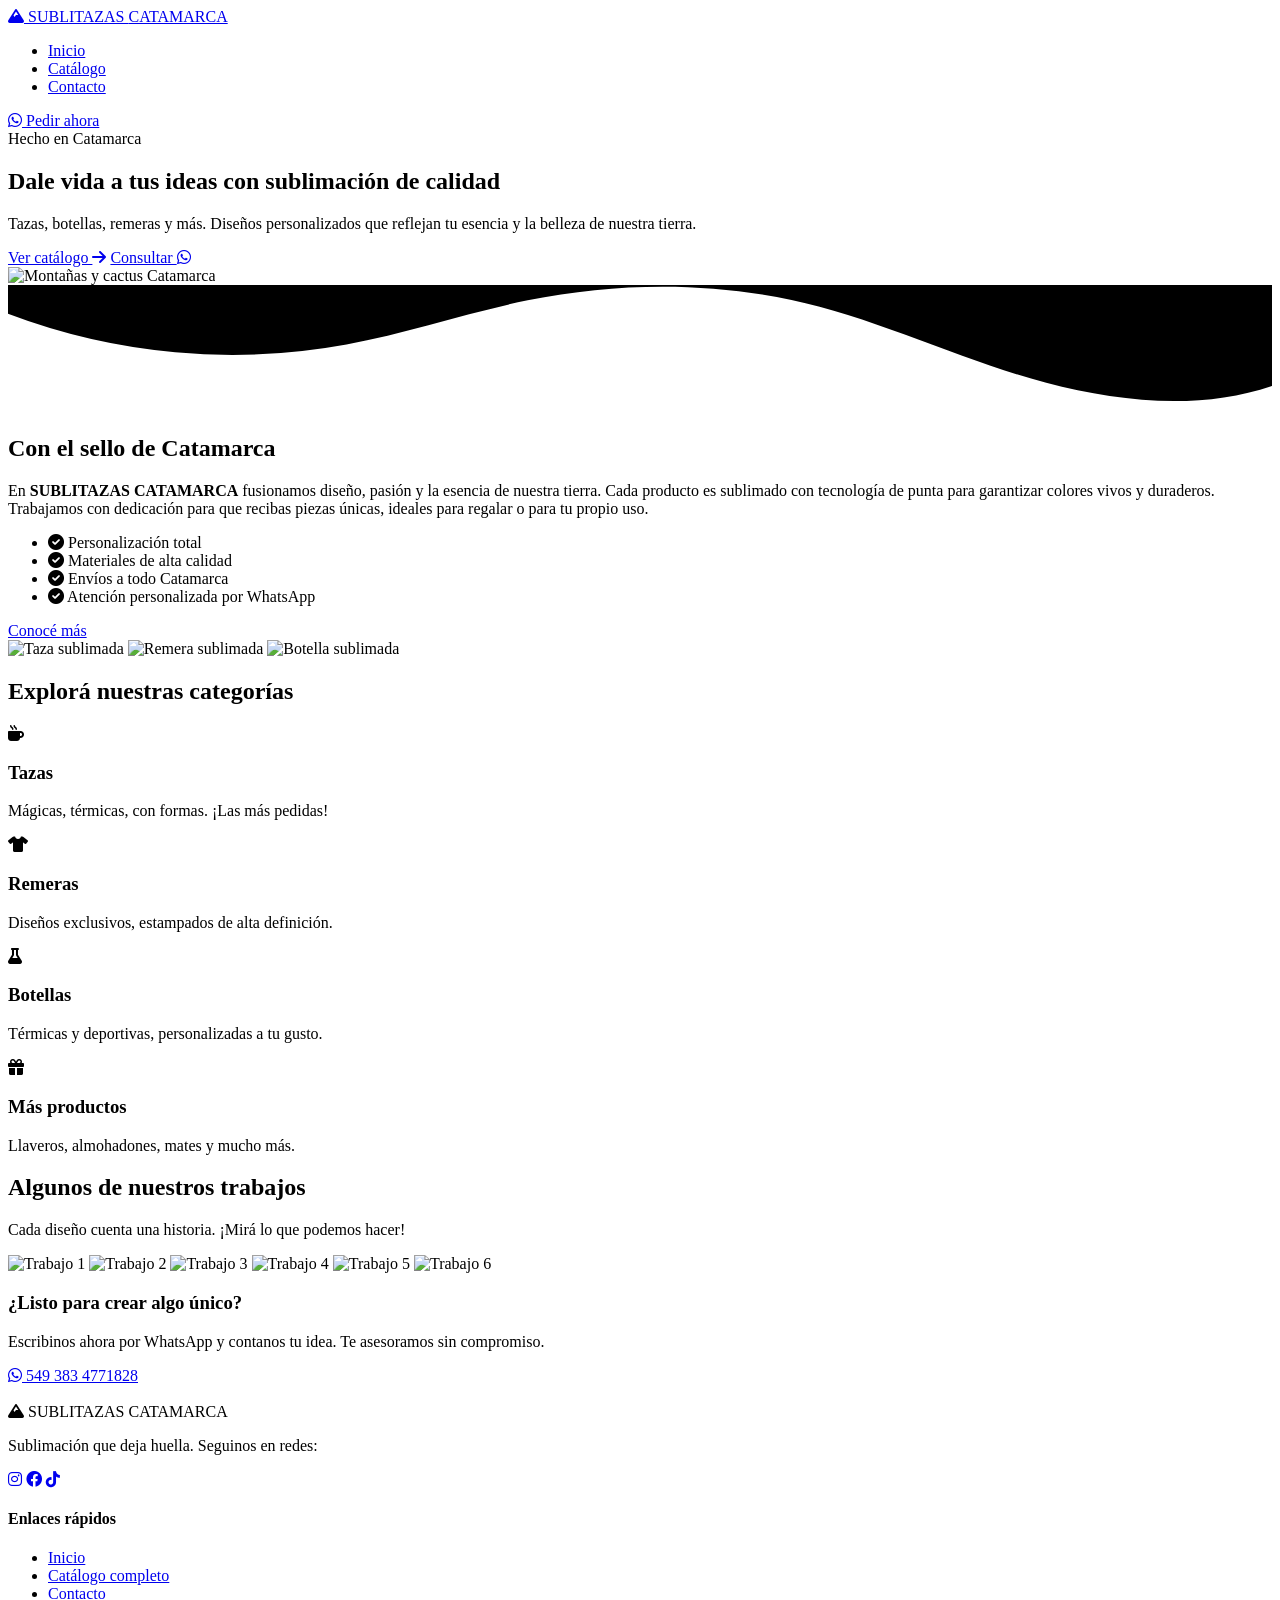
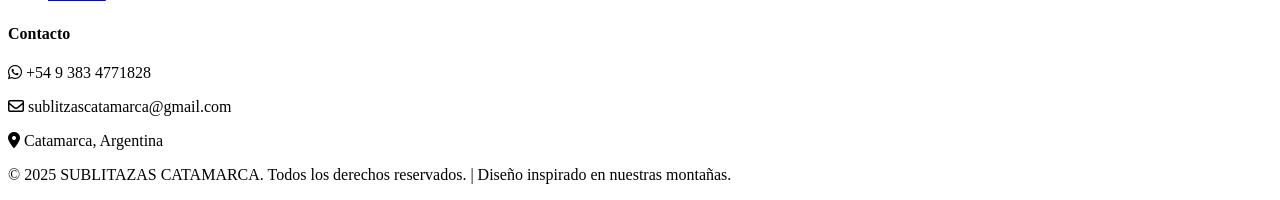
==== index.html @ 0736fafd "Create index.html" ====
<!DOCTYPE html>
<html lang="es">
<head>
    <meta charset="UTF-8">
    <meta name="viewport" content="width=device-width, initial-scale=1.0">
    <title>SUBLITAZAS CATAMARCA | Sublimación & Diseño</title>
    <meta name="description" content="Productos sublimados personalizados en Catamarca. Tazas, botellas, remeras y más.">
    <link rel="preconnect" href="https://fonts.googleapis.com">
    <link rel="preconnect" href="https://fonts.gstatic.com" crossorigin>
    <link href="https://fonts.googleapis.com/css2?family=Poppins:wght@300;400;600;700&display=swap" rel="stylesheet">
    <link rel="stylesheet" href="https://cdnjs.cloudflare.com/ajax/libs/font-awesome/6.0.0-beta3/css/all.min.css">
    <link rel="stylesheet" href="css/estilo.css">
</head>
<body>
    <header>
        <nav class="navbar">
            <div class="container nav-container">
                <a href="index.html" class="logo">
                    <span class="logo-icon"><i class="fas fa-mountain"></i></span>
                    SUBLITAZAS <span class="catamarca">CATAMARCA</span>
                </a>
                <ul class="nav-menu">
                    <li><a href="index.html" class="active">Inicio</a></li>
                    <li><a href="catalogo.html">Catálogo</a></li>
                    <li><a href="#contacto">Contacto</a></li>
                </ul>
                <div class="nav-whatsapp">
                    <a href="https://wa.me/5493834771828" target="_blank" class="btn-whatsapp-small">
                        <i class="fab fa-whatsapp"></i> Pedir ahora
                    </a>
                </div>
                <div class="hamburger">
                    <span></span>
                    <span></span>
                    <span></span>
                </div>
            </div>
        </nav>
    </header>

    <main>
        <!-- Hero Section -->
        <section class="hero">
            <div class="hero-overlay"></div>
            <div class="container hero-content">
                <div class="hero-text">
                    <span class="badge">Hecho en Catamarca</span>
                    <h1>Dale vida a tus ideas con <span class="highlight">sublimación</span> de calidad</h1>
                    <p>Tazas, botellas, remeras y más. Diseños personalizados que reflejan tu esencia y la belleza de nuestra tierra.</p>
                    <div class="hero-buttons">
                        <a href="catalogo.html" class="btn btn-primary">Ver catálogo <i class="fas fa-arrow-right"></i></a>
                        <a href="https://wa.me/5493834771828" target="_blank" class="btn btn-outline">Consultar <i class="fab fa-whatsapp"></i></a>
                    </div>
                </div>
                <div class="hero-image">
                    <!-- Puedes colocar un collage de fotos o una ilustración -->
                    <img src="img/hero-montanas.svg" alt="Montañas y cactus Catamarca" class="floating">
                </div>
            </div>
            <div class="wave-divider">
                <svg viewBox="0 0 1200 120" preserveAspectRatio="none">
                    <path d="M321.39,56.44c58-10.79,114.16-30.13,172-41.86,82.39-16.72,168.19-17.73,250.45-.39C823.78,31,906.67,72,985.66,92.83c70.05,18.48,146.53,26.09,214.34,3V0H0V27.35A600.21,600.21,0,0,0,321.39,56.44Z"></path>
                </svg>
            </div>
        </section>

        <!-- Sobre Nosotros / Nuestro trabajo -->
        <section class="about">
            <div class="container">
                <div class="about-grid">
                    <div class="about-text">
                        <h2>Con el sello de <span>Catamarca</span></h2>
                        <p>En <strong>SUBLITAZAS CATAMARCA</strong> fusionamos diseño, pasión y la esencia de nuestra tierra. Cada producto es sublimado con tecnología de punta para garantizar colores vivos y duraderos. Trabajamos con dedicación para que recibas piezas únicas, ideales para regalar o para tu propio uso.</p>
                        <ul class="features">
                            <li><i class="fas fa-check-circle"></i> Personalización total</li>
                            <li><i class="fas fa-check-circle"></i> Materiales de alta calidad</li>
                            <li><i class="fas fa-check-circle"></i> Envíos a todo Catamarca</li>
                            <li><i class="fas fa-check-circle"></i> Atención personalizada por WhatsApp</li>
                        </ul>
                        <a href="#contacto" class="btn btn-secondary">Conocé más</a>
                    </div>
                    <div class="about-images">
                        <div class="img-grid">
                            <img src="img/productos/taza-ejemplo.jpg" alt="Taza sublimada" class="img-1">
                            <img src="img/productos/remera-ejemplo.jpg" alt="Remera sublimada" class="img-2">
                            <img src="img/productos/botella-ejemplo.jpg" alt="Botella sublimada" class="img-3">
                        </div>
                    </div>
                </div>
            </div>
        </section>

        <!-- Destacados / Categorías -->
        <section class="categorias-preview">
            <div class="container">
                <h2>Explorá nuestras <span>categorías</span></h2>
                <div class="categorias-grid">
                    <div class="cat-card">
                        <i class="fas fa-mug-hot"></i>
                        <h3>Tazas</h3>
                        <p>Mágicas, térmicas, con formas. ¡Las más pedidas!</p>
                    </div>
                    <div class="cat-card">
                        <i class="fas fa-tshirt"></i>
                        <h3>Remeras</h3>
                        <p>Diseños exclusivos, estampados de alta definición.</p>
                    </div>
                    <div class="cat-card">
                        <i class="fas fa-flask"></i>
                        <h3>Botellas</h3>
                        <p>Térmicas y deportivas, personalizadas a tu gusto.</p>
                    </div>
                    <div class="cat-card">
                        <i class="fas fa-gift"></i>
                        <h3>Más productos</h3>
                        <p>Llaveros, almohadones, mates y mucho más.</p>
                    </div>
                </div>
            </div>
        </section>

        <!-- Galería de trabajos realizados -->
        <section class="galeria-trabajos">
            <div class="container">
                <h2>Algunos de nuestros <span>trabajos</span></h2>
                <p class="subtitle">Cada diseño cuenta una historia. ¡Mirá lo que podemos hacer!</p>
                <div class="galeria-grid">
                    <!-- Puedes agregar hasta 8 imágenes de trabajos terminados -->
                    <img src="img/trabajos/trabajo1.jpg" alt="Trabajo 1">
                    <img src="img/trabajos/trabajo2.jpg" alt="Trabajo 2">
                    <img src="img/trabajos/trabajo3.jpg" alt="Trabajo 3">
                    <img src="img/trabajos/trabajo4.jpg" alt="Trabajo 4">
                    <img src="img/trabajos/trabajo5.jpg" alt="Trabajo 5">
                    <img src="img/trabajos/trabajo6.jpg" alt="Trabajo 6">
                </div>
            </div>
        </section>

        <!-- Contacto / Llamado a la acción -->
        <section id="contacto" class="contacto-cta">
            <div class="container cta-box">
                <div class="cta-content">
                    <h3>¿Listo para crear algo único?</h3>
                    <p>Escribinos ahora por WhatsApp y contanos tu idea. Te asesoramos sin compromiso.</p>
                    <a href="https://wa.me/5493834771828" target="_blank" class="btn btn-whatsapp-large">
                        <i class="fab fa-whatsapp"></i> 549 383 4771828
                    </a>
                </div>
                <div class="cta-decoration">
                    <i class="fas fa-cactus"></i>
                </div>
            </div>
        </section>
    </main>

    <footer>
        <div class="container footer-container">
            <div class="footer-info">
                <div class="footer-logo">
                    <i class="fas fa-mountain"></i> SUBLITAZAS CATAMARCA
                </div>
                <p>Sublimación que deja huella. Seguinos en redes:</p>
                <div class="social-links">
                    <a href="#"><i class="fab fa-instagram"></i></a>
                    <a href="#"><i class="fab fa-facebook"></i></a>
                    <a href="#"><i class="fab fa-tiktok"></i></a>
                </div>
            </div>
            <div class="footer-links">
                <h4>Enlaces rápidos</h4>
                <ul>
                    <li><a href="index.html">Inicio</a></li>
                    <li><a href="catalogo.html">Catálogo completo</a></li>
                    <li><a href="#contacto">Contacto</a></li>
                </ul>
            </div>
            <div class="footer-contact">
                <h4>Contacto</h4>
                <p><i class="fab fa-whatsapp"></i> +54 9 383 4771828</p>
                <p><i class="far fa-envelope"></i> sublitzascatamarca@gmail.com</p>
                <p><i class="fas fa-map-marker-alt"></i> Catamarca, Argentina</p>
            </div>
        </div>
        <div class="footer-bottom">
            <p>© 2025 SUBLITAZAS CATAMARCA. Todos los derechos reservados. | Diseño inspirado en nuestras montañas.</p>
        </div>
    </footer>

    <script src="js/main.js"></script>
</body>
</html>
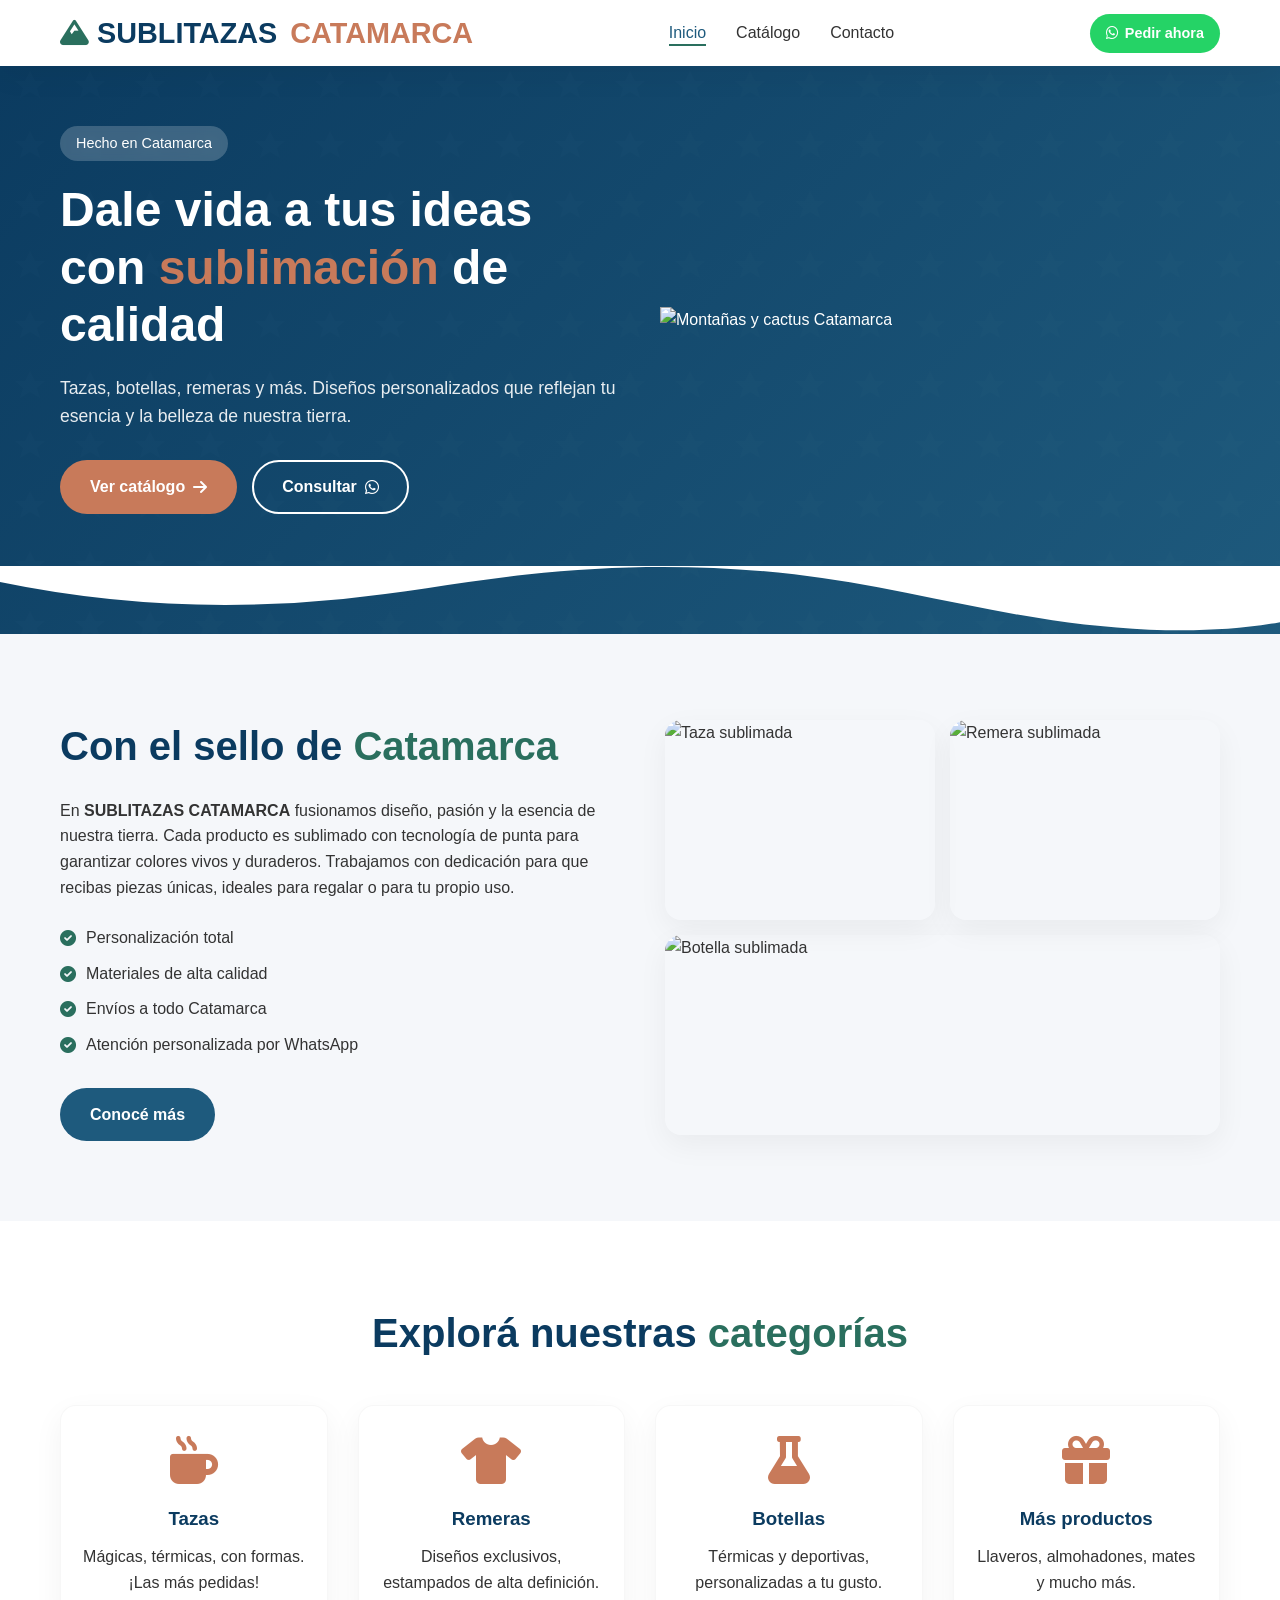
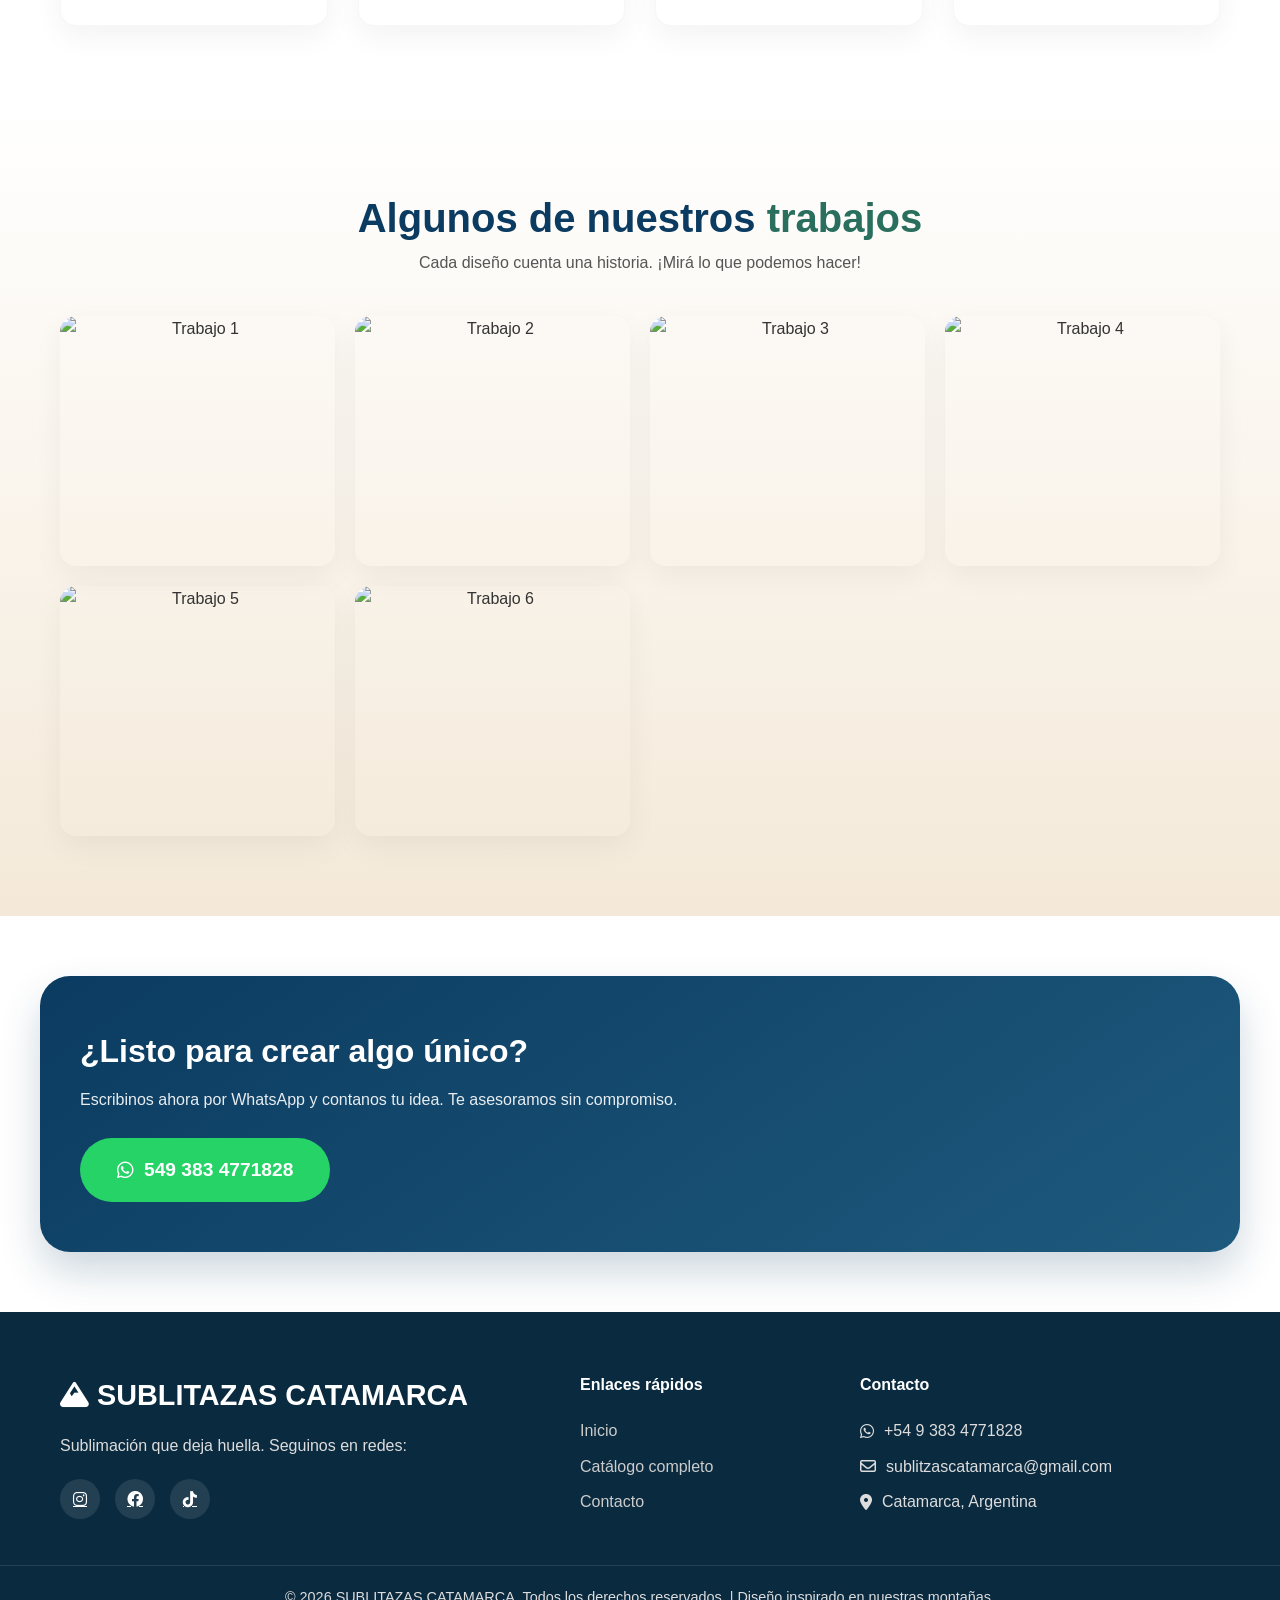
==== commit abafe2d4: "Update index.html" ====
--- a/index.html
+++ b/index.html
@@ -182,7 +182,7 @@
             </div>
         </div>
         <div class="footer-bottom">
-            <p>© 2025 SUBLITAZAS CATAMARCA. Todos los derechos reservados. | Diseño inspirado en nuestras montañas.</p>
+            <p>© 2026 SUBLITAZAS CATAMARCA. Todos los derechos reservados. | Diseño inspirado en nuestras montañas.</p>
         </div>
     </footer>
 
--- a/css/estilo.css
+++ b/css/estilo.css
@@ -0,0 +1,749 @@
+:root {
+    --azul-oscuro: #0B3B60;
+    --azul-medio: #1E5A7D;
+    --verde-cactus: #2A6F5E;
+    --terracota: #C87A5A;
+    --arena: #F4E9D8;
+    --blanco: #FFFFFF;
+    --gris-claro: #F5F7FA;
+    --sombra: 0 10px 30px rgba(0,0,0,0.05);
+    --border-radius: 16px;
+}
+
+* {
+    margin: 0;
+    padding: 0;
+    box-sizing: border-box;
+}
+
+body {
+    font-family: 'Poppins', sans-serif;
+    color: #333;
+    line-height: 1.6;
+    background-color: var(--blanco);
+}
+
+.container {
+    max-width: 1200px;
+    margin: 0 auto;
+    padding: 0 20px;
+}
+
+/* Header & Navegación */
+header {
+    background-color: var(--blanco);
+    box-shadow: var(--sombra);
+    position: sticky;
+    top: 0;
+    z-index: 100;
+}
+
+.navbar {
+    padding: 10px 0;
+}
+
+.nav-container {
+    display: flex;
+    align-items: center;
+    justify-content: space-between;
+}
+
+.logo {
+    font-size: 1.8rem;
+    font-weight: 700;
+    color: var(--azul-oscuro);
+    text-decoration: none;
+    display: flex;
+    align-items: center;
+    gap: 8px;
+}
+
+.logo-icon {
+    color: var(--verde-cactus);
+}
+
+.catamarca {
+    color: var(--terracota);
+    font-weight: 600;
+    margin-left: 5px;
+}
+
+.nav-menu {
+    display: flex;
+    list-style: none;
+    gap: 30px;
+}
+
+.nav-menu a {
+    text-decoration: none;
+    color: #333;
+    font-weight: 500;
+    transition: color 0.3s;
+    position: relative;
+}
+
+.nav-menu a.active,
+.nav-menu a:hover {
+    color: var(--azul-medio);
+}
+
+.nav-menu a.active::after {
+    content: '';
+    position: absolute;
+    bottom: -5px;
+    left: 0;
+    width: 100%;
+    height: 2px;
+    background-color: var(--verde-cactus);
+}
+
+.btn-whatsapp-small {
+    background-color: #25D366;
+    color: white;
+    padding: 8px 16px;
+    border-radius: 30px;
+    text-decoration: none;
+    font-weight: 600;
+    font-size: 0.9rem;
+    transition: background 0.3s;
+    display: flex;
+    align-items: center;
+    gap: 6px;
+}
+
+.btn-whatsapp-small:hover {
+    background-color: #128C7E;
+}
+
+.hamburger {
+    display: none;
+    flex-direction: column;
+    cursor: pointer;
+}
+
+.hamburger span {
+    width: 25px;
+    height: 3px;
+    background: var(--azul-oscuro);
+    margin: 2px 0;
+    border-radius: 3px;
+}
+
+/* Hero */
+.hero {
+    position: relative;
+    background: linear-gradient(135deg, var(--azul-oscuro) 0%, var(--azul-medio) 100%);
+    color: white;
+    padding: 60px 0 120px;
+    overflow: hidden;
+}
+
+.hero-overlay {
+    position: absolute;
+    top: 0;
+    left: 0;
+    width: 100%;
+    height: 100%;
+    background-image: url("data:image/svg+xml,%3Csvg width='60' height='60' viewBox='0 0 60 60' xmlns='http://www.w3.org/2000/svg'%3E%3Cpath d='M30 5 L35 15 L45 15 L37 22 L40 32 L30 26 L20 32 L23 22 L15 15 L25 15 L30 5Z' fill='%23ffffff' fill-opacity='0.05'/%3E%3C/svg%3E");
+    opacity: 0.2;
+}
+
+.hero-content {
+    display: grid;
+    grid-template-columns: 1fr 1fr;
+    gap: 40px;
+    align-items: center;
+    position: relative;
+    z-index: 2;
+}
+
+.hero-text .badge {
+    background: rgba(255,255,255,0.2);
+    padding: 6px 16px;
+    border-radius: 30px;
+    font-size: 0.9rem;
+    backdrop-filter: blur(4px);
+    display: inline-block;
+    margin-bottom: 20px;
+}
+
+.hero-text h1 {
+    font-size: 3rem;
+    font-weight: 700;
+    line-height: 1.2;
+    margin-bottom: 20px;
+}
+
+.highlight {
+    color: var(--terracota);
+}
+
+.hero-text p {
+    font-size: 1.1rem;
+    margin-bottom: 30px;
+    opacity: 0.9;
+}
+
+.hero-buttons {
+    display: flex;
+    gap: 15px;
+    flex-wrap: wrap;
+}
+
+.btn {
+    padding: 12px 28px;
+    border-radius: 50px;
+    text-decoration: none;
+    font-weight: 600;
+    display: inline-flex;
+    align-items: center;
+    gap: 8px;
+    transition: all 0.3s;
+    border: 2px solid transparent;
+}
+
+.btn-primary {
+    background-color: var(--terracota);
+    color: white;
+}
+
+.btn-primary:hover {
+    background-color: #b56345;
+    transform: translateY(-3px);
+}
+
+.btn-outline {
+    border-color: white;
+    color: white;
+}
+
+.btn-outline:hover {
+    background-color: white;
+    color: var(--azul-oscuro);
+}
+
+.hero-image img {
+    max-width: 100%;
+    animation: float 6s ease-in-out infinite;
+}
+
+@keyframes float {
+    0% { transform: translateY(0); }
+    50% { transform: translateY(-20px); }
+    100% { transform: translateY(0); }
+}
+
+.wave-divider {
+    position: absolute;
+    bottom: -2px;
+    left: 0;
+    width: 100%;
+    overflow: hidden;
+    line-height: 0;
+}
+
+.wave-divider svg {
+    position: relative;
+    display: block;
+    width: calc(100% + 1.3px);
+    height: 70px;
+    fill: var(--blanco);
+}
+
+/* About */
+.about {
+    padding: 80px 0;
+    background-color: var(--gris-claro);
+}
+
+.about-grid {
+    display: grid;
+    grid-template-columns: 1fr 1fr;
+    gap: 50px;
+    align-items: center;
+}
+
+.about-text h2 {
+    font-size: 2.5rem;
+    margin-bottom: 20px;
+    color: var(--azul-oscuro);
+}
+
+.about-text h2 span {
+    color: var(--verde-cactus);
+}
+
+.about-text p {
+    margin-bottom: 25px;
+}
+
+.features {
+    list-style: none;
+    margin-bottom: 30px;
+}
+
+.features li {
+    margin-bottom: 10px;
+    display: flex;
+    align-items: center;
+    gap: 10px;
+}
+
+.features i {
+    color: var(--verde-cactus);
+}
+
+.btn-secondary {
+    background-color: var(--azul-medio);
+    color: white;
+}
+
+.btn-secondary:hover {
+    background-color: var(--azul-oscuro);
+}
+
+.img-grid {
+    display: grid;
+    grid-template-columns: repeat(2, 1fr);
+    gap: 15px;
+}
+
+.img-grid img {
+    width: 100%;
+    height: 200px;
+    object-fit: cover;
+    border-radius: var(--border-radius);
+    box-shadow: var(--sombra);
+    transition: transform 0.3s;
+}
+
+.img-grid img:hover {
+    transform: scale(1.02);
+}
+
+.img-1 { grid-column: 1 / 2; }
+.img-2 { grid-column: 2 / 3; grid-row: 1 / 2; }
+.img-3 { grid-column: 1 / 3; height: 180px; }
+
+/* Categorías preview */
+.categorias-preview {
+    padding: 80px 0;
+    text-align: center;
+}
+
+.categorias-preview h2 {
+    font-size: 2.5rem;
+    color: var(--azul-oscuro);
+    margin-bottom: 40px;
+}
+
+.categorias-preview h2 span {
+    color: var(--verde-cactus);
+}
+
+.categorias-grid {
+    display: grid;
+    grid-template-columns: repeat(auto-fit, minmax(220px, 1fr));
+    gap: 30px;
+}
+
+.cat-card {
+    background: white;
+    padding: 30px 20px;
+    border-radius: var(--border-radius);
+    box-shadow: var(--sombra);
+    transition: all 0.3s;
+    border: 1px solid rgba(0,0,0,0.03);
+}
+
+.cat-card:hover {
+    transform: translateY(-8px);
+    box-shadow: 0 20px 40px rgba(0,0,0,0.08);
+}
+
+.cat-card i {
+    font-size: 3rem;
+    color: var(--terracota);
+    margin-bottom: 20px;
+}
+
+.cat-card h3 {
+    margin-bottom: 10px;
+    color: var(--azul-oscuro);
+}
+
+/* Galería trabajos */
+.galeria-trabajos {
+    padding: 80px 0;
+    background: linear-gradient(to bottom, var(--blanco), var(--arena));
+    text-align: center;
+}
+
+.galeria-trabajos h2 {
+    font-size: 2.5rem;
+    color: var(--azul-oscuro);
+}
+
+.galeria-trabajos h2 span {
+    color: var(--verde-cactus);
+}
+
+.subtitle {
+    margin-bottom: 40px;
+    color: #555;
+}
+
+.galeria-grid {
+    display: grid;
+    grid-template-columns: repeat(auto-fit, minmax(250px, 1fr));
+    gap: 20px;
+}
+
+.galeria-grid img {
+    width: 100%;
+    height: 250px;
+    object-fit: cover;
+    border-radius: var(--border-radius);
+    box-shadow: var(--sombra);
+    transition: transform 0.3s;
+}
+
+.galeria-grid img:hover {
+    transform: scale(1.03);
+}
+
+/* CTA contacto */
+.contacto-cta {
+    padding: 60px 0;
+}
+
+.cta-box {
+    background: linear-gradient(145deg, var(--azul-oscuro), var(--azul-medio));
+    border-radius: 30px;
+    padding: 50px 40px;
+    display: flex;
+    align-items: center;
+    justify-content: space-between;
+    color: white;
+    box-shadow: 0 20px 40px rgba(11,59,96,0.2);
+}
+
+.cta-content h3 {
+    font-size: 2rem;
+    margin-bottom: 10px;
+}
+
+.cta-content p {
+    margin-bottom: 25px;
+    opacity: 0.9;
+}
+
+.btn-whatsapp-large {
+    background-color: #25D366;
+    color: white;
+    padding: 15px 35px;
+    border-radius: 50px;
+    font-size: 1.2rem;
+    text-decoration: none;
+    display: inline-flex;
+    align-items: center;
+    gap: 10px;
+    font-weight: 600;
+    transition: background 0.3s;
+}
+
+.btn-whatsapp-large:hover {
+    background-color: #128C7E;
+}
+
+.cta-decoration i {
+    font-size: 6rem;
+    opacity: 0.3;
+}
+
+/* Footer */
+footer {
+    background-color: #0a2a3f;
+    color: #ddd;
+    padding: 60px 0 20px;
+}
+
+.footer-container {
+    display: grid;
+    grid-template-columns: 2fr 1fr 1.5fr;
+    gap: 40px;
+    margin-bottom: 40px;
+}
+
+.footer-logo {
+    font-size: 1.8rem;
+    font-weight: 700;
+    color: white;
+    margin-bottom: 15px;
+}
+
+.footer-info p {
+    margin-bottom: 20px;
+}
+
+.social-links {
+    display: flex;
+    gap: 15px;
+}
+
+.social-links a {
+    color: white;
+    background: rgba(255,255,255,0.1);
+    width: 40px;
+    height: 40px;
+    border-radius: 50%;
+    display: flex;
+    align-items: center;
+    justify-content: center;
+    transition: background 0.3s;
+}
+
+.social-links a:hover {
+    background: var(--terracota);
+}
+
+.footer-links h4,
+.footer-contact h4 {
+    color: white;
+    margin-bottom: 20px;
+}
+
+.footer-links ul {
+    list-style: none;
+}
+
+.footer-links li {
+    margin-bottom: 10px;
+}
+
+.footer-links a {
+    color: #ccc;
+    text-decoration: none;
+    transition: color 0.3s;
+}
+
+.footer-links a:hover {
+    color: white;
+}
+
+.footer-contact p {
+    margin-bottom: 10px;
+    display: flex;
+    align-items: center;
+    gap: 10px;
+}
+
+.footer-bottom {
+    text-align: center;
+    padding-top: 20px;
+    border-top: 1px solid rgba(255,255,255,0.1);
+    font-size: 0.9rem;
+}
+
+/* ========== CATÁLOGO ========== */
+.catalogo-page {
+    background-color: var(--gris-claro);
+}
+
+.catalogo-header {
+    background: linear-gradient(135deg, var(--azul-oscuro), #0e4b75);
+    color: white;
+    padding: 60px 0 40px;
+    text-align: center;
+}
+
+.catalogo-header h1 {
+    font-size: 2.8rem;
+    margin-bottom: 10px;
+}
+
+.filtros-categorias {
+    display: flex;
+    flex-wrap: wrap;
+    justify-content: center;
+    gap: 12px;
+    margin-top: 30px;
+}
+
+.btn-filtro {
+    background: rgba(255,255,255,0.15);
+    border: none;
+    color: white;
+    padding: 10px 24px;
+    border-radius: 40px;
+    font-size: 1rem;
+    font-weight: 500;
+    cursor: pointer;
+    transition: all 0.3s;
+    backdrop-filter: blur(4px);
+}
+
+.btn-filtro:hover,
+.btn-filtro.activo {
+    background: var(--terracota);
+    color: white;
+}
+
+.productos-lista {
+    padding: 60px 0;
+}
+
+.productos-grid {
+    display: grid;
+    grid-template-columns: repeat(auto-fill, minmax(280px, 1fr));
+    gap: 30px;
+}
+
+/* Tarjeta de producto */
+.producto-card {
+    background: white;
+    border-radius: 20px;
+    overflow: hidden;
+    box-shadow: var(--sombra);
+    transition: transform 0.3s, box-shadow 0.3s;
+    display: flex;
+    flex-direction: column;
+}
+
+.producto-card:hover {
+    transform: translateY(-8px);
+    box-shadow: 0 25px 40px rgba(0,0,0,0.1);
+}
+
+.producto-img {
+    width: 100%;
+    height: 250px;
+    object-fit: cover;
+    border-bottom: 3px solid var(--verde-cactus);
+}
+
+.producto-info {
+    padding: 20px;
+    flex: 1;
+    display: flex;
+    flex-direction: column;
+}
+
+.producto-categoria {
+    font-size: 0.8rem;
+    text-transform: uppercase;
+    letter-spacing: 1px;
+    color: var(--terracota);
+    font-weight: 600;
+    margin-bottom: 5px;
+}
+
+.producto-nombre {
+    font-size: 1.3rem;
+    font-weight: 600;
+    color: var(--azul-oscuro);
+    margin-bottom: 10px;
+}
+
+.producto-precio {
+    font-size: 1.5rem;
+    font-weight: 700;
+    color: var(--verde-cactus);
+    margin: 10px 0 15px;
+}
+
+.btn-whatsapp-producto {
+    background-color: #25D366;
+    color: white;
+    border: none;
+    padding: 12px;
+    border-radius: 40px;
+    font-weight: 600;
+    display: flex;
+    align-items: center;
+    justify-content: center;
+    gap: 8px;
+    cursor: pointer;
+    transition: background 0.3s;
+    text-decoration: none;
+    margin-top: auto;
+}
+
+.btn-whatsapp-producto:hover {
+    background-color: #128C7E;
+}
+
+.no-resultados {
+    text-align: center;
+    padding: 60px 20px;
+    color: #777;
+    font-size: 1.2rem;
+}
+
+.no-resultados i {
+    font-size: 3rem;
+    margin-bottom: 20px;
+    opacity: 0.5;
+}
+
+.oculto {
+    display: none;
+}
+
+/* Responsive */
+@media (max-width: 992px) {
+    .hero-content {
+        grid-template-columns: 1fr;
+        text-align: center;
+    }
+    .hero-image {
+        order: -1;
+    }
+    .about-grid {
+        grid-template-columns: 1fr;
+    }
+    .footer-container {
+        grid-template-columns: 1fr 1fr;
+    }
+}
+
+@media (max-width: 768px) {
+    .nav-menu {
+        position: fixed;
+        left: -100%;
+        top: 70px;
+        flex-direction: column;
+        background: white;
+        width: 100%;
+        text-align: center;
+        transition: 0.3s;
+        box-shadow: var(--sombra);
+        padding: 20px 0;
+    }
+    .nav-menu.active {
+        left: 0;
+    }
+    .hamburger {
+        display: flex;
+    }
+    .nav-whatsapp {
+        display: none;
+    }
+    .hero-text h1 {
+        font-size: 2.2rem;
+    }
+    .cta-box {
+        flex-direction: column;
+        text-align: center;
+    }
+    .footer-container {
+        grid-template-columns: 1fr;
+        text-align: center;
+    }
+    .social-links {
+        justify-content: center;
+    }
+    .footer-contact p {
+        justify-content: center;
+    }
+}
